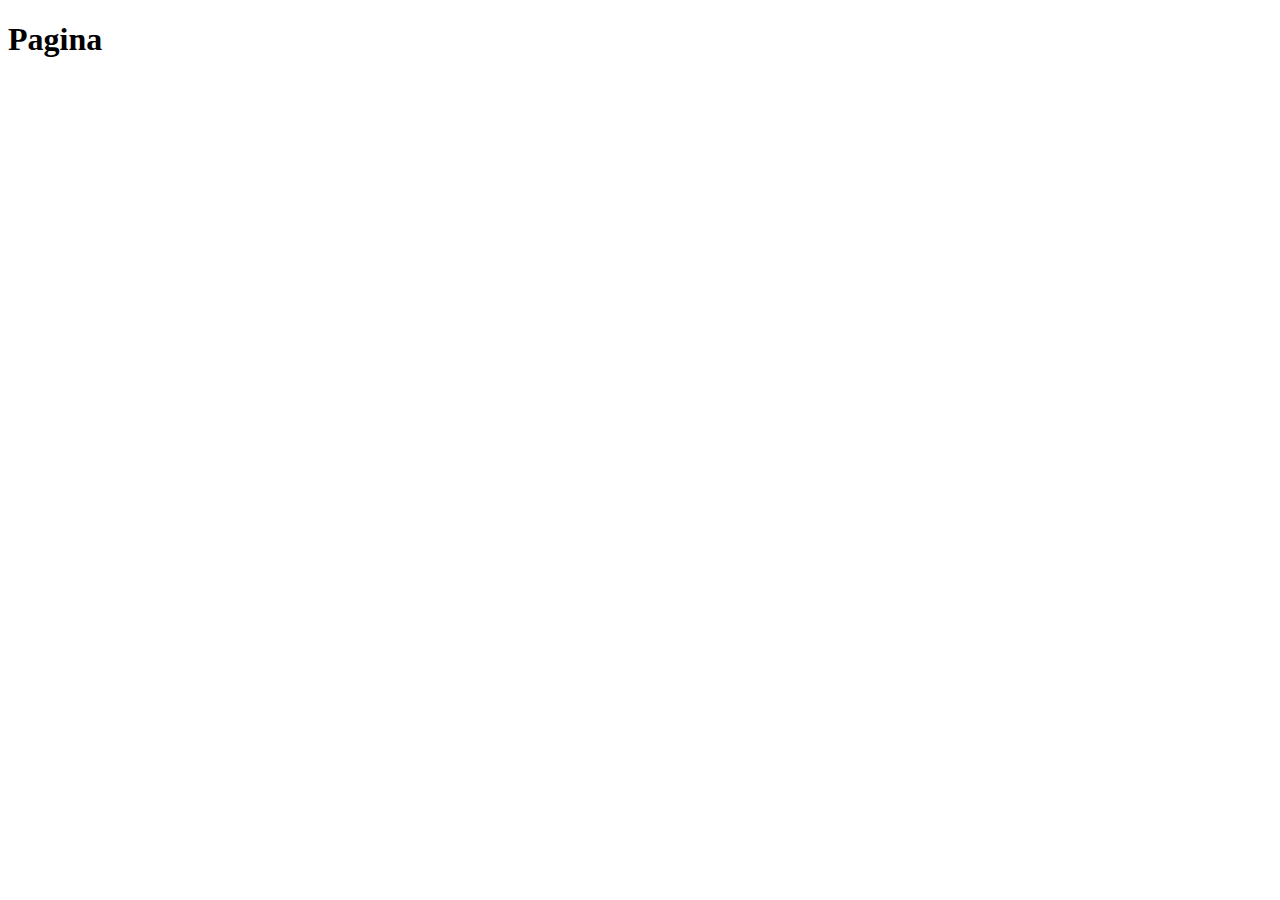
==== index.html @ 53f4dcb5 "Estructura inicial de app" ====
<!DOCTYPE html>
<html lang="en">

<head>
  <meta charset="UTF-8">
  <meta http-equiv="X-UA-Compatible" content="IE=edge">
  <meta name="viewport" content="width=device-width, initial-scale=1.0">
  <title>Document</title>
</head>

<body>
  <main>
    <h1>Pagina</h1>
  </main>
</body>

</html>
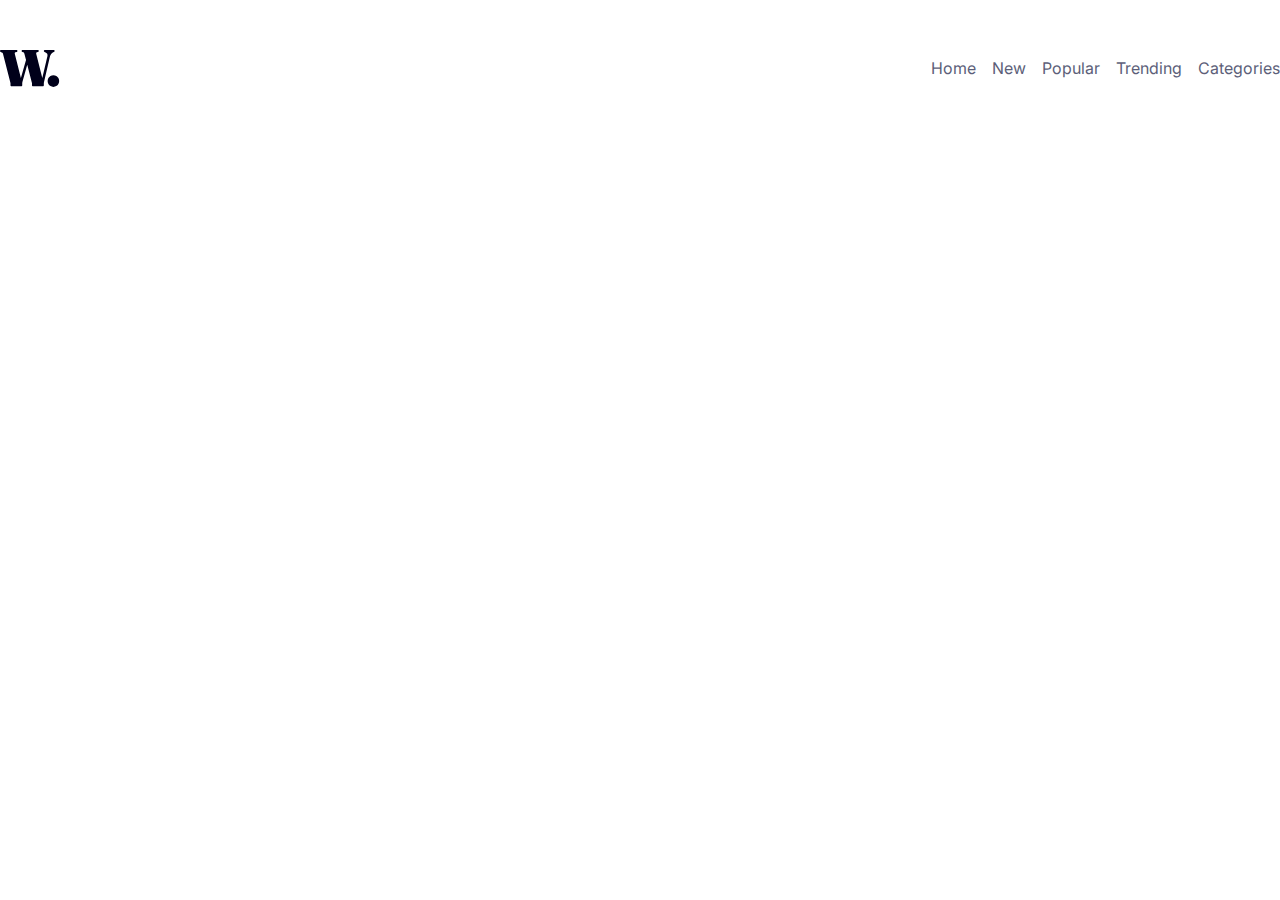
==== commit 1643a139: "Header en Desktop" ====
--- a/index.html
+++ b/index.html
@@ -6,12 +6,30 @@
   <meta http-equiv="X-UA-Compatible" content="IE=edge">
   <meta name="viewport" content="width=device-width, initial-scale=1.0">
   <title>Document</title>
+  <link rel="stylesheet" href="./styles.css">
+  <link
+    href="https://fonts.googleapis.com/css2?family=Inter:wght@100;300;400;500&family=Overpass:wght@300;400;500;600&display=swap"
+    rel="stylesheet">
 </head>
 
 <body>
-  <main>
-    <h1>Pagina</h1>
+  <main class="main">
+    <header class="header">
+      <img src="./icons/logo.svg" alt="Logo W" class="logo">
+      <nav class="nav">
+        <ul class="nav-items">
+          <li class="item">Home</li>
+          <li class="item">New</li>
+          <li class="item">Popular</li>
+          <li class="item">Trending</li>
+          <li class="item">Categories</li>
+        </ul>
+      </nav>
+    </header>
   </main>
+
 </body>
 
+<script src="./script.js"></script>
+
 </html>--- a/styles.css
+++ b/styles.css
@@ -0,0 +1,49 @@
+*,
+*::before,
+*::after {
+  margin: 0;
+  padding: 0;
+  box-sizing: border-box;
+  font-family: "Inter", sans-serif;
+}
+
+:root {
+  --c-softOrange: hsl(35, 77%, 62%);
+  --c-softRed: hsl(5, 85%, 63%);
+  --c-white: hsl(36, 100%, 99%);
+  --c-grayishBlue: hsl(233, 8%, 79%);
+  --c-darkGrayishBlue: hsl(236, 13%, 42%);
+  --c-veryDarkBlue: hsl(240, 100%, 5%);
+}
+
+.main {
+  max-width: 1440px;
+  width: 100%;
+  margin: 50px auto;
+}
+
+header.header {
+  display: flex;
+  justify-content: space-between;
+  align-items: center;
+}
+
+header .logo {
+  max-width: 60px;
+  width: 100%;
+}
+
+nav.nav .nav-items {
+  display: flex;
+  gap: 16px;
+}
+
+.nav-items .item {
+  list-style-type: none;
+  color: var(--c-darkGrayishBlue);
+}
+
+.nav-items .item:hover {
+  cursor: pointer;
+  color: var(--c-softRed);
+}
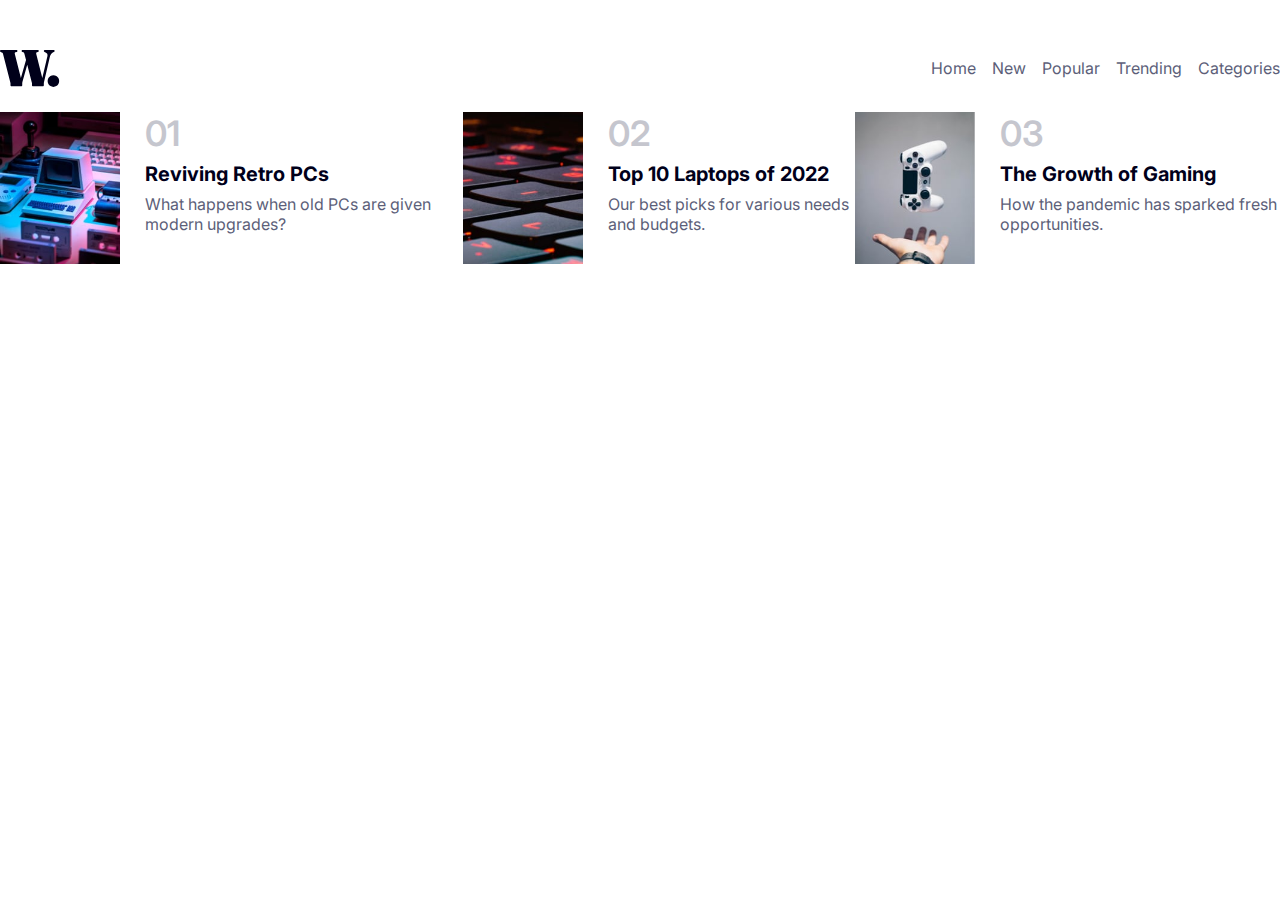
==== commit 13871c09: "New items" ====
--- a/index.html
+++ b/index.html
@@ -7,8 +7,9 @@
   <meta name="viewport" content="width=device-width, initial-scale=1.0">
   <title>Document</title>
   <link rel="stylesheet" href="./styles.css">
+
   <link
-    href="https://fonts.googleapis.com/css2?family=Inter:wght@100;300;400;500&family=Overpass:wght@300;400;500;600&display=swap"
+    href="https://fonts.googleapis.com/css2?family=Inter:wght@100;300;400;500;600;700;800&family=Overpass:wght@300;400;500;600&display=swap"
     rel="stylesheet">
 </head>
 
@@ -26,6 +27,32 @@
         </ul>
       </nav>
     </header>
+    <section class="new-items">
+      <article class="new-item">
+        <img src="./img/retro-pcs.jpg" alt="Retro Pcs" class="new-item-img">
+        <div class="new-item-content">
+          <h2 class="new-item-title">01</h2>
+          <h3 class="new-item-subtitle">Reviving Retro PCs</h3>
+          <p class="new-item-description">What happens when old PCs are given modern upgrades?</p>
+        </div>
+      </article>
+      <article class="new-item">
+        <img src="./img/top-laptops.jpg" alt="Top Laptops" class="new-item-img">
+        <div class="new-item-content">
+          <h2 class="new-item-title">02</h2>
+          <h3 class="new-item-subtitle">Top 10 Laptops of 2022</h3>
+          <p class="new-item-description">Our best picks for various needs and budgets.</p>
+        </div>
+      </article>
+      <article class="new-item">
+        <img src="./img/gaming-growth.jpg" alt="Gaming Growth" class="new-item-img">
+        <div class="new-item-content">
+          <h2 class="new-item-title">03</h2>
+          <h3 class="new-item-subtitle">The Growth of Gaming</h3>
+          <p class="new-item-description">How the pandemic has sparked fresh opportunities.</p>
+        </div>
+      </article>
+    </section>
   </main>
 
 </body>
--- a/styles.css
+++ b/styles.css
@@ -22,13 +22,14 @@
   margin: 50px auto;
 }
 
-header.header {
+.main header.header {
   display: flex;
   justify-content: space-between;
   align-items: center;
+  margin-bottom: 25px;
 }
 
-header .logo {
+.main header .logo {
   max-width: 60px;
   width: 100%;
 }
@@ -47,3 +48,40 @@
   cursor: pointer;
   color: var(--c-softRed);
 }
+
+.main .new-items {
+  display: flex;
+  justify-content: space-between;
+}
+
+.new-items .new-item {
+  display: flex;
+  gap: 25px;
+}
+
+.new-item .new-item-img {
+  max-width: 120px;
+  width: 100%;
+}
+
+.new-item .new-item-content {
+  display: flex;
+  flex-direction: column;
+  gap: 8px;
+}
+
+.new-item-content .new-item-title {
+  font-weight: 600;
+  color: var(--c-grayishBlue);
+  font-size: 35px;
+}
+
+.new-item .new-item-subtitle {
+  color: var(--c-veryDarkBlue);
+  font-size: 20px;
+}
+
+.new-item .new-item-description {
+  color: var(--c-darkGrayishBlue);
+  font-size: 16px;
+}
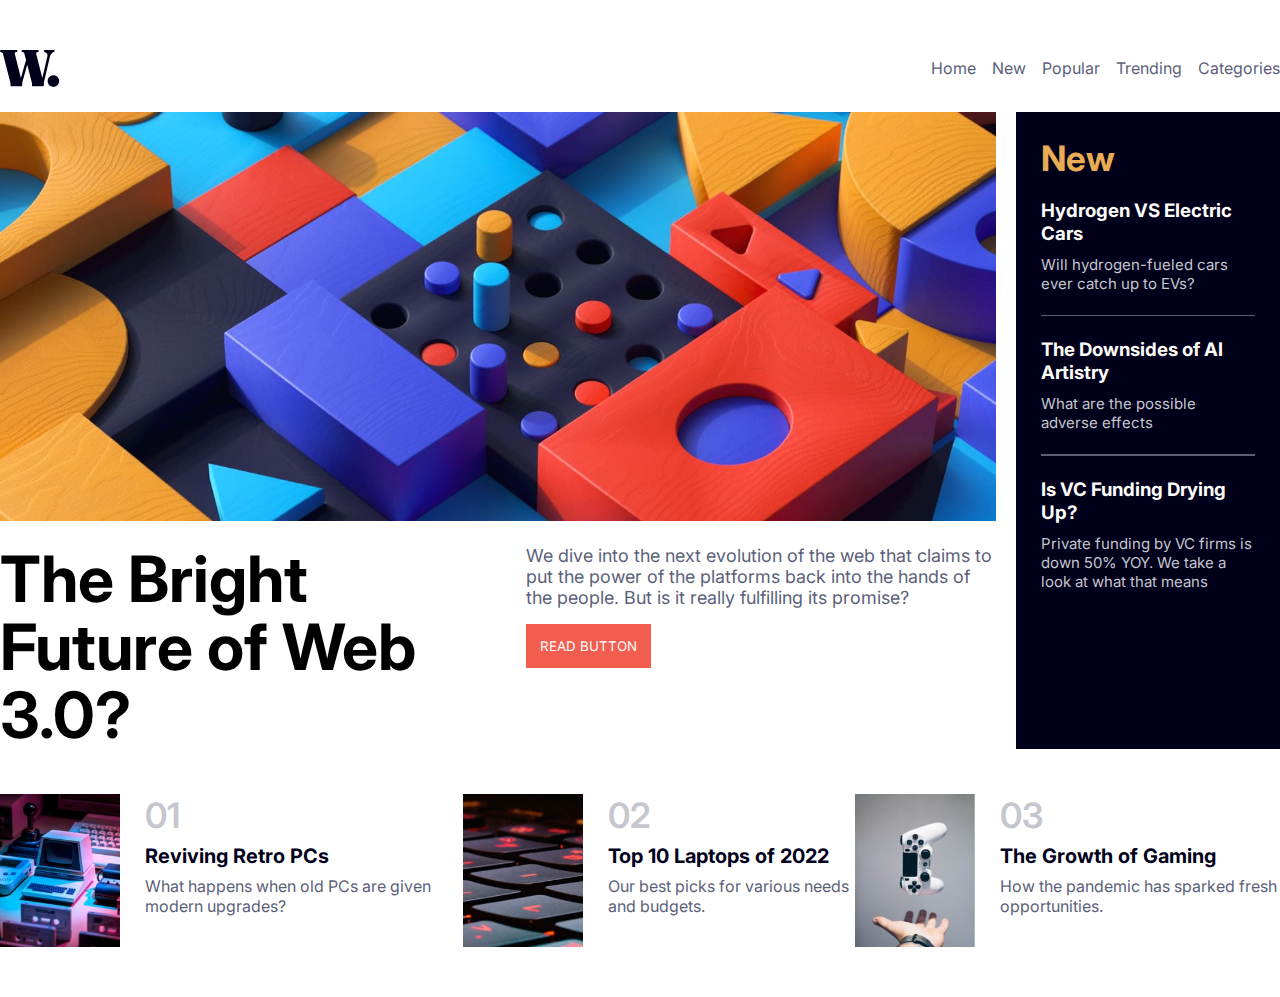
==== commit ab0d574e: "Desktop" ====
--- a/index.html
+++ b/index.html
@@ -15,6 +15,7 @@
 
 <body>
   <main class="main">
+    <!-- Header -->
     <header class="header">
       <img src="./icons/logo.svg" alt="Logo W" class="logo">
       <nav class="nav">
@@ -27,6 +28,41 @@
         </ul>
       </nav>
     </header>
+
+    <section class="new-container">
+      <aside class="new-main">
+        <img class="new-main-img" src="./img/web-3-desktop.jpg" alt="Web 3">
+        <div class="new-main-info">
+          <h2 class="new-main-title">The Bright Future of Web 3.0?</h2>
+          <div>
+            <p class="new-main-description">We dive into the next evolution of the web that claims to put the power of
+              the platforms back into the
+              hands of the
+              people. But is it really fulfilling its promise?</p>
+            <button class="new-main-btn">read button</button>
+          </div>
+        </div>
+      </aside>
+      <aside class="new-list">
+        <h2 class="new-list-title">New</h2>
+        <div class="new-list-item">
+          <h3 class="title">Hydrogen VS Electric Cars</h3>
+          <p class="description">Will hydrogen-fueled cars ever catch up to EVs?</p>
+        </div>
+        <div class="line"></div>
+        <div class="new-list-item">
+          <h3 class="title">The Downsides of Al Artistry</h3>
+          <p class="description">What are the possible adverse effects</p>
+        </div>
+        <div class="line"></div>
+        <div class="new-list-item">
+          <h3 class="title">Is VC Funding Drying Up?</h3>
+          <p class="description">Private funding by VC firms is down 50% YOY. We take a look at what that means</p>
+        </div>
+      </aside>
+    </section>
+
+    <!-- Section New Items -->
     <section class="new-items">
       <article class="new-item">
         <img src="./img/retro-pcs.jpg" alt="Retro Pcs" class="new-item-img">
--- a/styles.css
+++ b/styles.css
@@ -49,9 +49,74 @@
   color: var(--c-softRed);
 }
 
+.main .new-container {
+  display: flex;
+  gap: 20px;
+}
+
+.new-main .new-main-img {
+  width: 100%;
+}
+
+.new-container .new-list {
+  padding: 25px;
+  background-color: var(--c-veryDarkBlue);
+  color: var(--c-white);
+  max-width: 320px;
+}
+
+.new-list .new-list-title {
+  color: var(--c-softOrange);
+  font-size: 35px;
+  padding-bottom: 20px;
+}
+
+.new-list-item .title {
+  margin-bottom: 10px;
+}
+
+.new-list-item .description {
+  color: var(--c-grayishBlue);
+  font-size: 15px;
+}
+
+.new-list .line {
+  width: 100%;
+  height: 1.5px;
+  background-color: var(--c-darkGrayishBlue);
+  margin: 22px 0px;
+}
+
+.new-main .new-main-info {
+  display: grid;
+  grid-template-columns: repeat(2, 1fr);
+  margin-top: 20px;
+  gap: 55px;
+}
+
+.new-main-info .new-main-description {
+  color: var(--c-darkGrayishBlue);
+  margin-bottom: 1rem;
+  font-size: 18px;
+}
+
+.new-main-info .new-main-btn {
+  background-color: var(--c-softRed);
+  padding: 14px;
+  text-transform: uppercase;
+  color: var(--c-white);
+  outline: none;
+  border: 0;
+}
+
+.new-main-info .new-main-title {
+  font-size: 64px;
+  line-height: 68px;
+}
 .main .new-items {
   display: flex;
   justify-content: space-between;
+  margin-top: 45px;
 }
 
 .new-items .new-item {
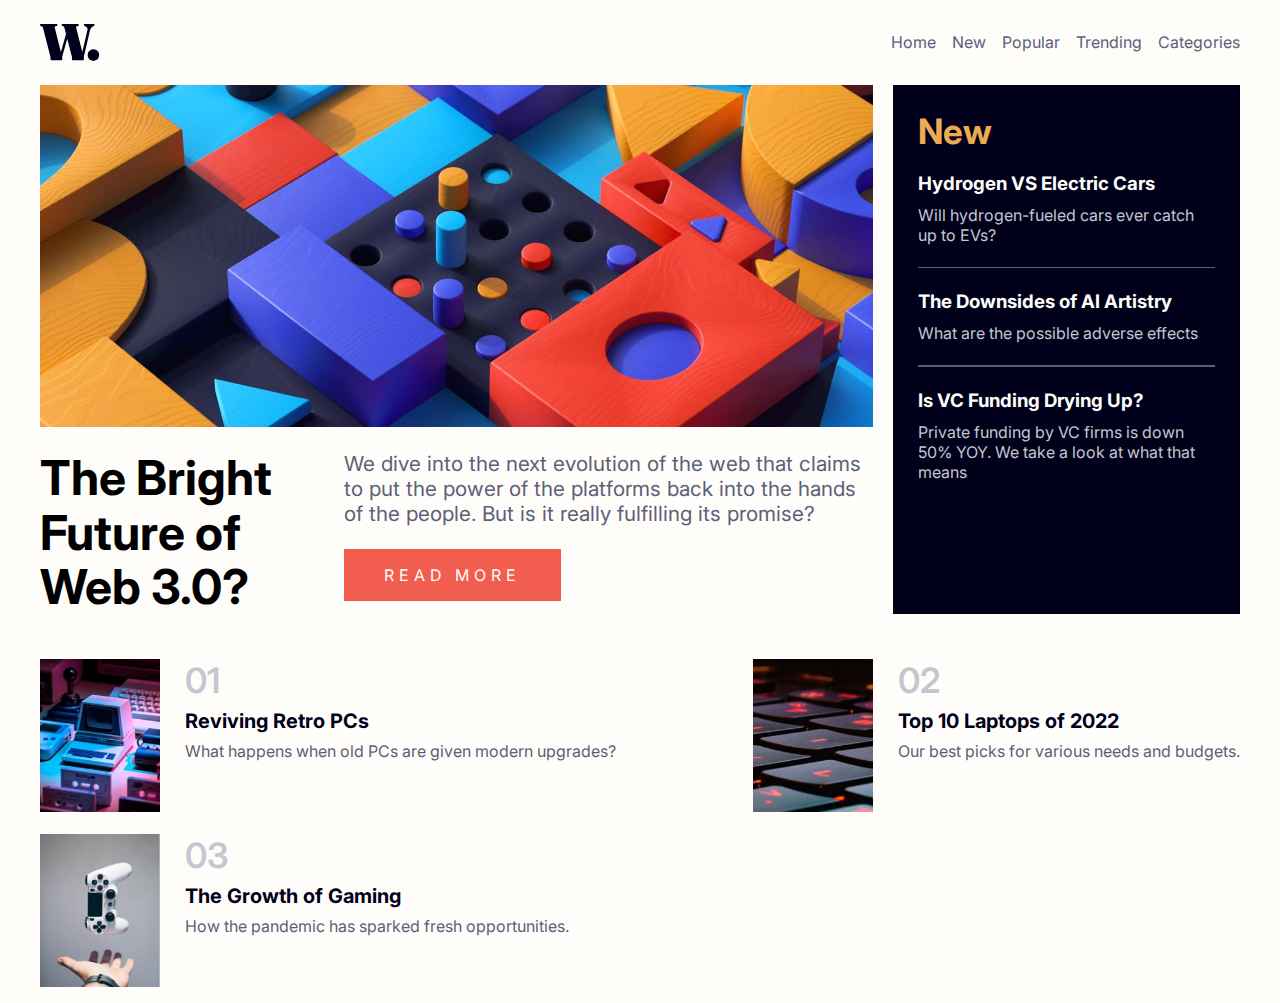
==== commit 66be2c3b: "Mobile" ====
--- a/index.html
+++ b/index.html
@@ -5,7 +5,8 @@
   <meta charset="UTF-8">
   <meta http-equiv="X-UA-Compatible" content="IE=edge">
   <meta name="viewport" content="width=device-width, initial-scale=1.0">
-  <title>Document</title>
+  <title>New Home</title>
+  <link rel="shortcut icon" href="./img/favicon-32x32.png" type="image/x-icon">
   <link rel="stylesheet" href="./styles.css">
 
   <link
@@ -14,11 +15,10 @@
 </head>
 
 <body>
-  <main class="main">
-    <!-- Header -->
+  <main id="main" class="main">
     <header class="header">
       <img src="./icons/logo.svg" alt="Logo W" class="logo">
-      <nav class="nav">
+      <nav id="nav" class="nav">
         <ul class="nav-items">
           <li class="item">Home</li>
           <li class="item">New</li>
@@ -27,23 +27,24 @@
           <li class="item">Categories</li>
         </ul>
       </nav>
+      <img role="button" id="menu-opend" class="menu-open menu-icon" src="./icons/icon-menu.svg" />
     </header>
 
     <section class="new-container">
-      <aside class="new-main">
+      <aside class="new-main" id="home">
         <img class="new-main-img" src="./img/web-3-desktop.jpg" alt="Web 3">
         <div class="new-main-info">
-          <h2 class="new-main-title">The Bright Future of Web 3.0?</h2>
-          <div>
+          <h2 class="new-main-title" id="new">The Bright Future of Web 3.0?</h2>
+          <div id="popular">
             <p class="new-main-description">We dive into the next evolution of the web that claims to put the power of
               the platforms back into the
               hands of the
               people. But is it really fulfilling its promise?</p>
-            <button class="new-main-btn">read button</button>
+            <button class="new-main-btn">READ MORE</button>
           </div>
         </div>
       </aside>
-      <aside class="new-list">
+      <aside class="new-list" id="tendring">
         <h2 class="new-list-title">New</h2>
         <div class="new-list-item">
           <h3 class="title">Hydrogen VS Electric Cars</h3>
@@ -62,13 +63,12 @@
       </aside>
     </section>
 
-    <!-- Section New Items -->
-    <section class="new-items">
+    <section class="new-items" id="categories">
       <article class="new-item">
         <img src="./img/retro-pcs.jpg" alt="Retro Pcs" class="new-item-img">
         <div class="new-item-content">
           <h2 class="new-item-title">01</h2>
-          <h3 class="new-item-subtitle">Reviving Retro PCs</h3>
+          <h3 class="new-item-subtitle" role="button">Reviving Retro PCs</h3>
           <p class="new-item-description">What happens when old PCs are given modern upgrades?</p>
         </div>
       </article>
@@ -76,7 +76,7 @@
         <img src="./img/top-laptops.jpg" alt="Top Laptops" class="new-item-img">
         <div class="new-item-content">
           <h2 class="new-item-title">02</h2>
-          <h3 class="new-item-subtitle">Top 10 Laptops of 2022</h3>
+          <h3 class="new-item-subtitle" role="button">Top 10 Laptops of 2022</h3>
           <p class="new-item-description">Our best picks for various needs and budgets.</p>
         </div>
       </article>
@@ -91,6 +91,17 @@
     </section>
   </main>
 
+  <nav id="nav-mobile" class="nav nav-mobile nav-hidden">
+    <ul class="nav-items">
+      <img role="button" id="menu-closed" class="menu-opend menu-icon" src="./icons/icon-menu-close.svg" />
+      <li class="item" role="button">Home</li>
+      <li class="item" role="button">New</li>
+      <li class="item" role="button">Popular</li>
+      <li class="item" role="button">Trending</li>
+      <li class="item" role="button">Categories</li>
+    </ul>
+  </nav>
+
 </body>
 
 <script src="./script.js"></script>
--- a/styles.css
+++ b/styles.css
@@ -17,26 +17,108 @@
 }
 
 .main {
-  max-width: 1440px;
-  width: 100%;
-  margin: 50px auto;
+  max-width: 90rem;
+  width: 100%;
+  margin: auto;
+
+  position: sticky;
+  top: 0;
+  background: var(--c-white);
+  padding-bottom: 1rem;
+}
+
+.main > * {
+  padding: 0 2.5rem;
+}
+
+@media only screen and (max-width: 1400px) {
+  .main {
+    max-width: 81.25rem;
+  }
+  .main.main-w-menu {
+    max-height: 114vh;
+    overflow: auto;
+    margin-bottom: 0;
+  }
 }
 
 .main header.header {
   display: flex;
   justify-content: space-between;
   align-items: center;
-  margin-bottom: 25px;
+
+  position: sticky;
+  top: 0;
+  padding-top: 1.5rem;
+  background-color: var(--c-white);
+  padding-bottom: 1.5rem;
 }
 
 .main header .logo {
-  max-width: 60px;
-  width: 100%;
+  max-width: 3.75rem;
+  width: 100%;
+}
+
+.header .menu {
+  display: none;
+}
+.header .menu-icon {
+  max-width: 3.125rem;
+  height: 1.875rem;
+  display: none;
+  cursor: pointer;
+}
+
+@media only screen and (max-width: 900px) {
+  .header .nav {
+    display: none;
+  }
+  .header .menu-open {
+    display: block;
+  }
 }
 
 nav.nav .nav-items {
   display: flex;
-  gap: 16px;
+  gap: 1rem;
+}
+
+.nav-mobile.nav-hidden {
+  display: none;
+}
+
+@media only screen and (max-width: 900px) {
+  .nav-mobile {
+    position: absolute;
+    top: 0;
+    right: 0;
+    bottom: 0;
+
+    background-color: #00000091;
+    display: flex;
+    justify-content: right;
+
+    width: 100%;
+    min-height: 114vh;
+  }
+
+  .nav-mobile .nav-items {
+    background-color: var(--c-white);
+
+    flex-direction: column;
+    align-items: flex-start;
+
+    font-size: 1.6rem;
+
+    width: 100%;
+    max-width: 18.75rem;
+    padding: 2.5rem;
+  }
+
+  .nav-mobile .menu-opend {
+    margin-left: 85%;
+    margin-bottom: 4.5rem;
+  }
 }
 
 .nav-items .item {
@@ -50,8 +132,15 @@
 }
 
 .main .new-container {
-  display: flex;
-  gap: 20px;
+  display: grid;
+  grid-template-columns: 2.4fr 1fr;
+  gap: 1.25rem;
+}
+
+@media only screen and (max-width: 900px) {
+  .main .new-container {
+    grid-template-columns: 1fr;
+  }
 }
 
 .new-main .new-main-img {
@@ -59,94 +148,144 @@
 }
 
 .new-container .new-list {
-  padding: 25px;
+  padding: 1.5625rem;
   background-color: var(--c-veryDarkBlue);
   color: var(--c-white);
-  max-width: 320px;
+}
+
+@media only screen and (max-width: 900px) {
+  .new-container .new-list {
+    max-width: 100%;
+  }
 }
 
 .new-list .new-list-title {
   color: var(--c-softOrange);
-  font-size: 35px;
-  padding-bottom: 20px;
+  font-size: 2.1875rem;
+  padding-bottom: 1.25rem;
 }
 
 .new-list-item .title {
-  margin-bottom: 10px;
+  margin-bottom: 0.625rem;
 }
 
 .new-list-item .description {
   color: var(--c-grayishBlue);
-  font-size: 15px;
+  font-size: 1rem;
 }
 
 .new-list .line {
   width: 100%;
-  height: 1.5px;
+  height: 0.0938rem;
   background-color: var(--c-darkGrayishBlue);
-  margin: 22px 0px;
+  margin: 1.375rem 0;
 }
 
 .new-main .new-main-info {
   display: grid;
-  grid-template-columns: repeat(2, 1fr);
-  margin-top: 20px;
-  gap: 55px;
+  grid-template-columns: 1fr 2fr;
+  margin-top: 1.25rem;
+  gap: 2.5rem;
+}
+
+@media only screen and (max-width: 1170px) {
+  .new-main .new-main-info {
+    grid-template-columns: 1fr;
+    gap: 0.4rem;
+  }
 }
 
 .new-main-info .new-main-description {
   color: var(--c-darkGrayishBlue);
-  margin-bottom: 1rem;
-  font-size: 18px;
+  margin-bottom: 1.4rem;
+  font-size: 1.3rem;
+}
+
+@media only screen and (max-width: 1400px) {
+  .new-main-info .new-main-description {
+    font-size: 1.3rem;
+  }
 }
 
 .new-main-info .new-main-btn {
   background-color: var(--c-softRed);
-  padding: 14px;
+  padding: 1rem 2.5rem;
   text-transform: uppercase;
   color: var(--c-white);
   outline: none;
   border: 0;
+  font-size: 1rem;
+  letter-spacing: 0.3rem;
+}
+
+@media only screen and (max-width: 1400px) {
+  .new-main-info .new-main-btn {
+    font-size: 1rem;
+  }
+}
+
+.new-main-info .new-main-btn:hover {
+  background-color: var(--c-veryDarkBlue);
+  cursor: pointer;
 }
 
 .new-main-info .new-main-title {
-  font-size: 64px;
-  line-height: 68px;
+  font-size: 3rem;
+  line-height: 3rem;
+}
+
+@media only screen and (max-width: 1400px) {
+  .new-main-info .new-main-title {
+    font-size: 3rem;
+    line-height: 3.4rem;
+  }
 }
 .main .new-items {
   display: flex;
   justify-content: space-between;
-  margin-top: 45px;
+  margin-top: 2.8125rem;
+}
+
+@media only screen and (max-width: 1400px) {
+  .main .new-items {
+    gap: 1.4rem;
+    flex-wrap: wrap;
+  }
 }
 
 .new-items .new-item {
   display: flex;
-  gap: 25px;
+  gap: 1.5625rem;
 }
 
 .new-item .new-item-img {
-  max-width: 120px;
+  max-width: 7.5rem;
   width: 100%;
 }
 
 .new-item .new-item-content {
   display: flex;
   flex-direction: column;
-  gap: 8px;
+  gap: 0.5rem;
 }
 
 .new-item-content .new-item-title {
   font-weight: 600;
   color: var(--c-grayishBlue);
-  font-size: 35px;
+  font-size: 2.1875rem;
 }
 
 .new-item .new-item-subtitle {
   color: var(--c-veryDarkBlue);
-  font-size: 20px;
+  font-size: 1.25rem;
+  cursor: pointer;
+}
+
+.new-item .new-item-subtitle:hover {
+  color: var(--c-softRed);
 }
 
 .new-item .new-item-description {
   color: var(--c-darkGrayishBlue);
-  font-size: 16px;
-}
+  font-size: 1rem;
+}
